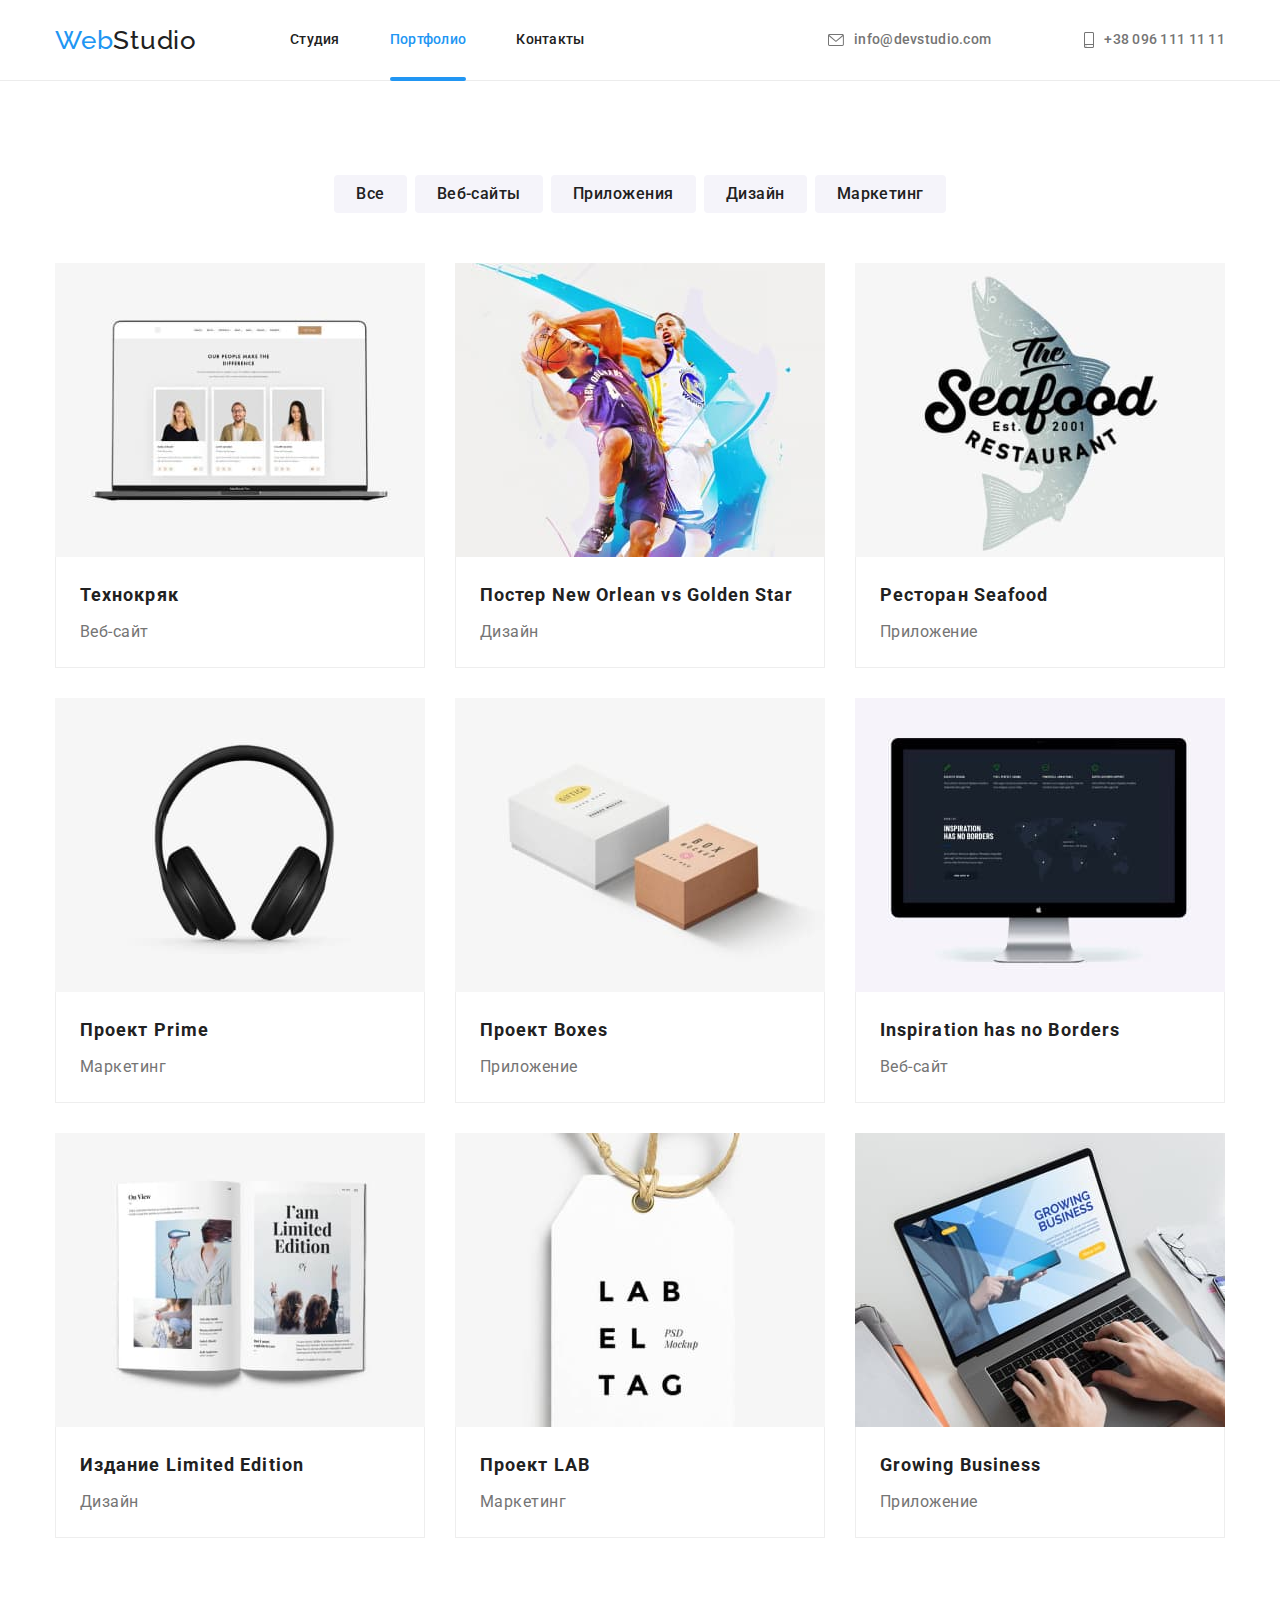
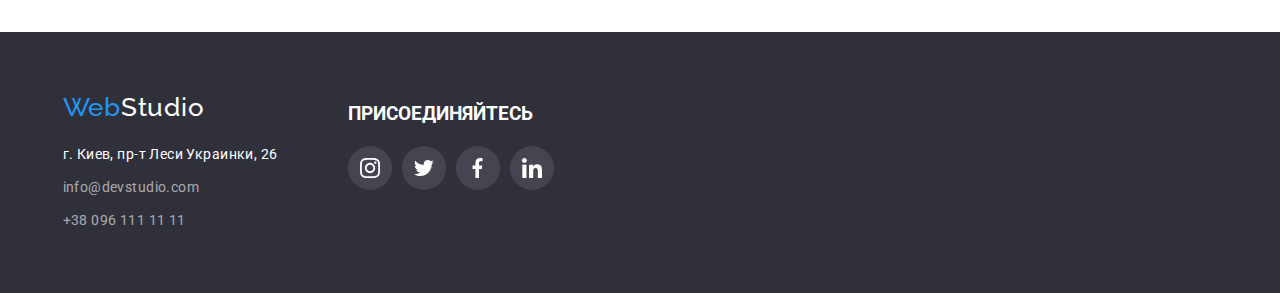
==== portfolio.html @ 97156874 "project creation" ====
<!DOCTYPE html>
<html lang="en">
	<head>
		<meta charset="UTF-8" />
		<meta http-equiv="X-UA-Compatible" content="IE=edge" />
		<meta name="viewport" content="width=device-width, initial-scale=1.0" />

		<link rel="preconnect" href="https://fonts.googleapis.com" />
		<link rel="preconnect" href="https://fonts.gstatic.com" crossorigin />

		<link
			rel="stylesheet"
			href="https://cdnjs.cloudflare.com/ajax/libs/modern-normalize/1.1.0/modern-normalize.min.css"
		/>

		<link
			href="https://fonts.googleapis.com/css2?family=Raleway:wght@700&family=Roboto:wght@400;500;700;900&display=swap"
			rel="stylesheet"
		/>

		<link rel="stylesheet" href="./css/styles.css" />
		<title>Document</title>
	</head>
	<body class="body-frame">
		<!-- Site header -->
		<header class="header">
			<div class="container main-nav">
				<nav class="nav-header">
					<a href="./index.html" lang="en" class="web-studio">
						<span class="web">Web<span class="studio">Studio</span> </span>
					</a>
					<ul class="site-nav list">
						<li class="item">
							<a href="./index.html" class="link"> Студия</a>
						</li>
						<li class="item">
							<a href="./portfolio.html" class="link current">Портфолио</a>
						</li>
						<li class="item">
							<a href="./index.html" class="link">Контакты</a>
						</li>
					</ul>
				</nav>
				<ul class="contact-nav list">
					<li class="item">
						<a href="mailto:info@devstudio.com" class="mail">
							<svg class="icon-footer" width="16" height="12">
								<use href="./images/icons.svg#icon-envelope"></use>
							</svg>
							info@devstudio.com</a
						>
					</li>
					<li class="item">
						<a href="tel:+380961111111" class="phone">
							<svg class="icon-footer" width="10" height="16">
								<use href="./images/icons.svg#icon-smartphone"></use>
							</svg>
							+38 096 111 11 11</a
						>
					</li>
				</ul>
			</div>
		</header>
		<!-- Main content -->
		<main>
			<section class="section portfolio">
				<h1 hidden>Портфолио</h1>
				<!-- Buttons -->
				<div class="container">
					<ul class="filter list">
						<li class="item">
							<button type="button" class="button-background-port">Все</button>
						</li>
						<li class="item">
							<button type="button" class="button-background-port">
								Веб-сайты
							</button>
						</li>
						<li class="item">
							<button type="button" class="button-background-port">
								Приложения
							</button>
						</li>
						<li class="item">
							<button type="button" class="button-background-port">
								Дизайн
							</button>
						</li>
						<li class="item">
							<button type="button" class="button-background-port">
								Маркетинг
							</button>
						</li>
					</ul>

					<!-- Images -->
					<ul class="filter-cards list">
						<li class="item">
							<a href="" class="item-link">
								<div class="item-pic">
									<img
										src="./images/portfolio/img_1.jpg"
										alt="Ноутбук со страницей сайта"
										width="370"
										height="294"
									/>
									<div class="item-pic-descr">
										<p>
											Ресурс предлагает комплексные предложения с разным уровнем
											функционала и сервисов. Все это позволит посетителю
											получить исчерпывающие сведения о компании или частном
											лице.
										</p>
									</div>
								</div>
								<div class="item-bottom-port">
									<h2 class="paragraph-name">Технокряк</h2>
									<p class="paragraph">Веб-сайт</p>
								</div>
							</a>
						</li>
						<li class="item">
							<a href="" class="item-link">
								<div class="item-pic">
									<img
										src="./images/portfolio/img_2.jpg"
										alt="Два баскетболиста с мячом"
										width="370"
										height="294"
									/>
									<div class="item-pic-descr">
										<p>
											Ресурс предлагает комплексные предложения с разным уровнем
											функционала и сервисов. Все это позволит посетителю
											получить исчерпывающие сведения о компании или частном
											лице.
										</p>
									</div>
								</div>
								<div class="item-bottom-port">
									<h2 class="paragraph-name">
										Постер New Orlean vs Golden Star
									</h2>
									<p class="paragraph">Дизайн</p>
								</div>
							</a>
						</li>
						<li class="item">
							<a href="" class="item-link">
								<div class="item-pic">
									<img
										src="./images/portfolio/img_3.jpg"
										alt="Логотип ресторана морской еды"
										width="370"
										height="294"
									/>
									<div class="item-pic-descr">
										<p>
											Ресурс предлагает комплексные предложения с разным уровнем
											функционала и сервисов. Все это позволит посетителю
											получить исчерпывающие сведения о компании или частном
											лице.
										</p>
									</div>
								</div>
								<div class="item-bottom-port">
									<h2 class="paragraph-name">Ресторан Seafood</h2>
									<p class="paragraph">Приложение</p>
								</div>
							</a>
						</li>
						<li class="item">
							<a href="" class="item-link">
								<div class="item-pic">
									<img
										src="./images/portfolio/img_4.jpg"
										alt="Наушники"
										width="370"
										height="294"
									/>
									<div class="item-pic-descr">
										<p>
											Ресурс предлагает комплексные предложения с разным уровнем
											функционала и сервисов. Все это позволит посетителю
											получить исчерпывающие сведения о компании или частном
											лице.
										</p>
									</div>
								</div>
								<div class="item-bottom-port">
									<h2 class="paragraph-name">Проект Prime</h2>
									<p class="paragraph">Маркетинг</p>
								</div>
							</a>
						</li>
						<li class="item">
							<a href="" class="item-link">
								<div class="item-pic">
									<img
										src="./images/portfolio/img_5.jpg"
										alt="Фото двух коробок"
										width="370"
										height="294"
									/>
									<div class="item-pic-descr">
										<p>
											Ресурс предлагает комплексные предложения с разным уровнем
											функционала и сервисов. Все это позволит посетителю
											получить исчерпывающие сведения о компании или частном
											лице.
										</p>
									</div>
								</div>
								<div class="item-bottom-port">
									<h2 class="paragraph-name">Проект Boxes</h2>
									<p class="paragraph">Приложение</p>
								</div>
							</a>
						</li>
						<li class="item">
							<a href="" class="item-link">
								<div class="item-pic">
									<img
										src="./images/portfolio/img_6.jpg"
										alt="Монитор с веб-страницей"
										width="370"
										height="294"
									/>
									<div class="item-pic-descr">
										<p>
											Ресурс предлагает комплексные предложения с разным уровнем
											функционала и сервисов. Все это позволит посетителю
											получить исчерпывающие сведения о компании или частном
											лице.
										</p>
									</div>
								</div>
								<div class="item-bottom-port">
									<h2 class="paragraph-name">Inspiration has no Borders</h2>
									<p class="paragraph">Веб-сайт</p>
								</div>
							</a>
						</li>
						<li class="item">
							<a href="" class="item-link">
								<div class="item-pic">
									<img
										src="./images/portfolio/img_7.jpg"
										alt="Разворот книги"
										width="370"
										height="294"
									/>
									<div class="item-pic-descr">
										<p>
											Ресурс предлагает комплексные предложения с разным уровнем
											функционала и сервисов. Все это позволит посетителю
											получить исчерпывающие сведения о компании или частном
											лице.
										</p>
									</div>
								</div>
								<div class="item-bottom-port">
									<h2 class="paragraph-name">Издание Limited Edition</h2>
									<p class="paragraph">Дизайн</p>
								</div>
							</a>
						</li>
						<li class="item">
							<a href="" class="item-link">
								<div class="item-pic">
									<img
										src="./images/portfolio/img_8.jpg"
										alt="Бирка с надписью"
										width="370"
										height="294"
									/>
									<div class="item-pic-descr">
										<p>
											Ресурс предлагает комплексные предложения с разным уровнем
											функционала и сервисов. Все это позволит посетителю
											получить исчерпывающие сведения о компании или частном
											лице.
										</p>
									</div>
								</div>
								<div class="item-bottom-port">
									<h2 class="paragraph-name">Проект LAB</h2>
									<p class="paragraph">Маркетинг</p>
								</div>
							</a>
						</li>
						<li class="item">
							<a href="" class="item-link">
								<div class="item-pic">
									<img
										src="./images/portfolio/img_9.jpg"
										alt="Руки печатают на ноутбуке"
										width="370"
										height="294"
									/>
									<div class="item-pic-descr">
										<p>
											Ресурс предлагает комплексные предложения с разным уровнем
											функционала и сервисов. Все это позволит посетителю
											получить исчерпывающие сведения о компании или частном
											лице.
										</p>
									</div>
								</div>
								<div class="item-bottom-port">
									<h2 class="paragraph-name">Growing Business</h2>
									<p class="paragraph">Приложение</p>
								</div>
							</a>
						</li>
					</ul>
				</div>
			</section>
		</main>
		<!-- Footer, address -->
		<footer class="footer">
			<div class="container positioning">
				<div class="footer-left-info">
					<a href="./index.html" lang="en" class="web-studio">
						<span class="web">Web</span><span class="studio-bl">Studio</span>
					</a>
					<address class="address">
						<ul class="footer-main list">
							<li class="address-city">г. Киев, пр-т Леси Украинки, 26</li>
							<li class="address-city">
								<a href="mailto:info@devstudio.com" class="contact-data"
									>info@devstudio.com
								</a>
							</li>
							<li class="address-city">
								<a href="tel:+380961111111" class="contact-data tel"
									>+38 096 111 11 11
								</a>
							</li>
						</ul>
					</address>
				</div>
				<div class="footer-center-info">
					<h3 class="footer-invitation">Присоединяйтесь</h3>
					<ul class="icon-list">
						<li class="icon-general">
							<a
								class="social-link"
								href=""
								target="_blank"
								rel="nofollow noreferrer noopener"
							>
								<svg class="icon-icon" width="20" height="20">
									<use href="./images/icons.svg#icon-instagram"></use>
								</svg>
							</a>
						</li>
						<li class="icon-general">
							<a
								class="social-link"
								href=""
								target="_blank"
								rel="nofollow noreferrer noopener"
							>
								<svg class="icon-icon" width="20" height="16.25">
									<use href="./images/icons.svg#icon-twitter"></use>
								</svg>
							</a>
						</li>
						<li class="icon-general">
							<a
								class="social-link"
								href=""
								target="_blank"
								rel="nofollow noreferrer noopener"
							>
								<svg class="icon-icon" width="10" height="20">
									<use href="./images/icons.svg#icon-facebook"></use>
								</svg>
							</a>
						</li>
						<li class="icon-general">
							<a
								class="social-link"
								href=""
								target="_blank"
								rel="nofollow noreferrer noopener"
							>
								<svg class="icon-icon" width="20" height="20">
									<use href="./images/icons.svg#icon-linkedin"></use>
								</svg>
							</a>
						</li>
					</ul>
				</div>
			</div>
		</footer>
	</body>
</html>
---- css/styles.css ----
/* html box */
html {
	box-sizing: border-box;
}
*,
*::before,
*::after {
	box-sizing: inherit;
}

/* header */

:root {
	--main-text-color: #212121;
	--additional-text-color: #757575;
	--accent-color: #2196f3;
	--accent-color-two: #ffffff;
	--main-font: "Roboto", sans-serif;
	--main-font-weight: 900;
	--additional-font-weight: 400;
	--font-weight-employee-name: 500;
	--font-weight-advantages: 700;
	--additional-font: "Raleway", sans-serif;
	--font-style: "Normal";
	--accent-backgroung: #2f303a;
	--accent-button-backgroung: #f5f4fa;
	--studio-style-color: rgba(255, 255, 255, 0.6);
	--button-background-color-hover: #188ce8;
	--cards-gap: 30px;
}

/* images */

img {
	display: block;
	max-width: 100%;
}

/* header container */

.container {
	margin-top: 0;
	margin-bottom: 0;
	margin-left: auto;
	margin-right: auto;
	padding-left: 15px;
	padding-right: 15px;
	/* outline: 1px solid tomato; */

	width: 1200px;
}

.main-nav {
	display: flex;
}

.web-studio {
	margin-left: 0;
	margin-right: 0;
}

.nav-header {
	display: flex;
	align-items: center;
}

.site-nav {
	display: flex;
	padding-left: 0;
	margin-left: 93px;
}

.site-nav .link {
	padding-top: 32px;
	padding-bottom: 32px;
}

.site-nav .item + .item {
	margin-left: 50px;
}

.contact-nav {
	display: flex;
	margin-left: auto;
	padding-left: 0;
}

.contact-nav .item:nth-child(2) {
	margin-right: 0;
	margin-left: 93px;
}

.contact-nav > .item {
	padding-top: 32px;
	padding-bottom: 32px;
	display: inline-flex;
	align-items: center;
}

.site-nav {
	margin-top: 0;
	margin-bottom: 0;
}

.contact-nav {
	margin-top: 0;
	margin-bottom: 0px;
}

/* header */
.header {
	background-color: var(--accent-color-two);
	border-bottom: 1px solid #ececec;
}

/* main container */

.decisions {
	text-align: center;
}

body {
	background-color: var(--accent-color-two);
	color: var(--main-text-color);
	font-family: var(--main-font);
	text-decoration: none;
}

.list {
	list-style: none;
	margin-bottom: 0;
	margin-top: 0;
}

.site-nav .link,
.web,
.studio,
.web-studio {
	display: inline-block;
	margin-bottom: 0;

	list-style: none;
	color: var(--main-text-color);
	text-decoration: none;
	font-weight: var(--font-weight-employee-name);
}

.site-nav .link {
	position: relative;
}

.web {
	color: var(--accent-color);
	font-family: var(--additional-font);
}

.studio-bl {
	color: var(--accent-color-two);
	font-family: var(--additional-font);
}

.web,
.studio-bl {
	font-size: 26px;
	line-height: 1.19;
	letter-spacing: 0.03em;
}

.site-nav .link:hover,
.site-nav .link:focus,
.mail:hover,
.mail:focus,
.phone:hover,
.phone:focus {
	color: var(--accent-color);
}

.site-nav .link.current {
	color: var(--accent-color);
}

.current::after {
	content: "";
	position: absolute;
	display: block;
	bottom: -1px;
	width: 100%;
	height: 4px;

	background-color: #2196f3;
	border-radius: 2px;
}

.site-nav .link,
.site-nav .link:hover,
.site-nav .link:focus {
	font-size: 14px;
	line-height: 1.14;
	letter-spacing: 0.02em;
}

.mail,
.phone {
	color: var(--additional-text-color);
	font-weight: var(--font-weight-employee-name);
	font-size: 14px;
	line-height: 1.14;
	letter-spacing: 0.02em;

	align-items: center;
	display: flex;
}

.icon-footer {
	margin-right: 10px;
	fill: currentColor;
}

/* hero */
/* section one */

.section {
	padding-top: 94px;
	padding-bottom: 94px;
}

.predecisions {
	margin-left: auto;
	margin-right: auto;
	background-color: var(--accent-backgroung);

	background-image: linear-gradient(
			to right,
			rgba(47, 48, 58, 0.4),
			rgba(47, 48, 58, 0.4)
		),
		url("../images/command.jpg");

	background-repeat: no-repeat;
	background-position: center;
	padding-top: 200px;
	padding-bottom: 200px;
	background-size: cover;

	max-width: 1600px;
}

.main-section {
	color: var(--accent-color-two);
	font-weight: var(--main-font-weight);
	font-size: 44px;
	line-height: 1.36;
	letter-spacing: 0.06em;
	text-transform: uppercase;

	display: block;
	width: 696px;
	margin-top: 0;
	margin-bottom: 30px;
	margin-left: auto;
	margin-right: auto;

	text-align: center;
}

/* advantages container */

.advantages-list {
	display: flex;
	flex-wrap: wrap;
	margin-left: calc(-1 * var(--cards-gap));
	margin-top: calc(-1 * var(--cards-gap));
	padding-left: 0;
}

.advantages-list .item {
	margin-right: 0;
	margin-left: var(--cards-gap);
	margin-top: var(--cards-gap);
	margin-bottom: 0;
	padding: 0;

	flex-basis: calc(100% / 4 - var(--cards-gap));
}

.advantages-list .item:last-child {
	margin-right: 0;
}

/* what we do */

.what-we-do {
	padding-top: 0;
}

.activities-thumb {
	margin-left: auto;
	margin-right: auto;
}

.activities {
	display: flex;
	flex-wrap: wrap;
	margin: 0;
	margin-top: calc(-1 * var(--cards-gap));
	margin-left: calc(-1 * var(--cards-gap));
	padding: 0;

	list-style: none;
}

.activities .item {
	margin: 0;
	margin-left: var(--cards-gap);
	margin-top: var(--cards-gap);

	padding: 0;

	flex-basis: calc(100% / 3 - 30px);
}

.item-thumb {
	position: relative;
	bottom: 0;
}

.item-description {
	display: flex;
	position: absolute;
	bottom: 0;
	width: 100%;
	height: 70px;

	align-items: center;
	justify-content: center;

	margin: 0;

	color: var(--accent-color-two);
	text-transform: uppercase;
	font-weight: var(--font-weight-advantages);
	font-size: 14px;
	line-height: 1.14;
	letter-spacing: 0.03em;
	background-color: rgba(47, 48, 58, 0.8);
}

/* our team */

.card-bottom {
	padding-top: 30px;
	padding-bottom: 30px;
	justify-content: center;
}

.employee-name,
.paragraph-employee {
	color: var(--main-text-color);
	font-weight: var(--font-weight-employee-name);
	font-size: 16px;
	line-height: 1.19;
	letter-spacing: 0.03em;

	margin-top: 0;
	margin-bottom: 10px;

	text-align: center;
}
.paragraph-employee {
	color: var(--additional-text-color);
	font-weight: var(--additional-font-weight);
	margin-bottom: 16px;
}

.employee-card .item {
	margin-left: var(--cards-gap);
	margin-top: var(--cards-gap);
	border-color: var(--main-text-color);
	box-shadow: 0px 1px 3px rgba(0, 0, 0, 0.12), 0px 1px 1px rgba(0, 0, 0, 0.14),
		0px 2px 1px rgba(0, 0, 0, 0.2);
	border-radius: 0px 0px 4px 4px;

	flex-basis: calc(100% / 3 - 30px);
	background-color: var(--accent-color-two);
}

.employee-card {
	display: flex;
	margin-top: calc(-1 * var(--cards-gap));
	margin-left: calc(-1 * var(--cards-gap));
	padding-left: 0;
}

.icon-list {
	list-style: none;
	display: flex;
	padding: 0;
	margin: 0;
	justify-content: center;
}

.icon-general:last-child {
	margin-right: 0;
}

.social-link {
	display: flex;
	align-items: center;
	justify-content: center;
	width: 44px;
	height: 44px;
	color: #afb1b8;
	background-color: transparent;
	/* margin-right: 10px; */
	border-radius: 50%;
}

.social-link:hover {
	background-color: var(--accent-color);
	color: var(--accent-color-two);
}

.icon-icon {
	width: 20px;
	height: 20px;
	fill: currentColor;
}

/*  Our clients */

.clients-list {
	list-style: none;
	display: flex;
	flex-wrap: wrap;

	padding: 0;
	margin: 0;

	gap: 30px;
	columns: 6;
}

.clients-general {
	flex-basis: calc((100% - 30px * 5) / 6);
}

.clients-item {
	height: 92px;
	border: 1px solid #afb1b8;
	border-radius: 4px;
	display: flex;
	align-items: center;
	justify-content: center;
	color: #afb1b8;
}

.clients-item:hover {
	color: #2196f3;
	border: 1px solid #2196f3;
}

.clients-icon {
	/* width: 106px;
	height: 60px; */
	fill: currentColor;
}

/* footer main-page */

.footer {
	background-color: var(--accent-backgroung);
	font-style: var(--font-style);
	padding-top: 60px;
	padding-bottom: 60px;
	padding-left: 15px;
	margin: 0;
}

.footer a.web-studio {
	margin-right: 0;
	margin-bottom: 20px;
	display: inline-block;
}

.footer-main {
	padding-left: 0;
}

.footer-left-info {
	margin-right: 70px;
}

.footer-center-info {
	padding-top: 12px;
	padding-bottom: 40px;
}

.footer-center-info > .icon-list > .icon-general > .social-link {
	color: var(--accent-color-two);
	background-color: rgba(255, 255, 255, 0.1);
}

.footer-center-info > .icon-list > .icon-general > .social-link:hover {
	background-color: #2196f3;
}

.icon-general {
	margin-right: 10px;
}

.footer-invitation {
	text-transform: uppercase;
	color: var(--accent-color-two);
	margin-top: 0;
	margin-bottom: 20px;
}

.positioning {
	display: flex;
}

/* portfolio */

.filter {
	margin-bottom: 50px;
	padding-left: 0;
	display: flex;
	justify-content: center;
}

.filter button {
	padding-top: 6px;
	padding-left: 22px;
	padding-bottom: 6px;
	padding-right: 22px;
}

.filter .item + .item {
	margin-left: 8px;
}

.filter-cards {
	margin: 0;
	padding-left: 0;

	margin-top: calc(-1 * var(--cards-gap));
	margin-left: calc(-1 * var(--cards-gap));

	display: flex;
	flex-wrap: wrap;
}

.filter-cards .item {
	flex-basis: calc(100% / 3 - 30px);
	margin-left: var(--cards-gap);
	margin-top: var(--cards-gap);
}

/* overlay filter-cards */

.item-pic {
	position: relative;
	overflow: hidden;
}

.item-link:hover .item-pic-descr {
	transform: translateY(-100%);
	transition: transform 250ms cubic-bezier(0.4, 0, 0.2, 1);
}

.item-pic-descr {
	content: "";
	position: absolute;
	display: flex;
	align-items: center;
	justify-content: center;

	padding-left: 24px;
	padding-right: 24px;
	margin: 0;

	width: 100%;
	height: 100%;
	background: rgba(33, 150, 243, 0.9);
	transform: translateY (0);
	transition: transform 250ms cubic-bezier(0.4, 0, 0.2, 1);

	font-size: 18px;
	line-height: 1.56;
	letter-spacing: 0.03em;

	color: #ffffff;

	overflow: hidden;
}

.item-pic-descr p {
	margin: 0;
}

.item-link {
	width: 100%;
	height: 100%;
	display: block;
}

.item-link:hover {
	box-shadow: 0px 1px 1px rgba(0, 0, 0, 0.12), 0px 4px 4px rgba(0, 0, 0, 0.06),
		1px 4px 6px rgba(0, 0, 0, 0.16);
}

.button-background {
	color: var(--accent-color-two);
	background-color: var(--accent-color);
	font-family: var(--main-font);
	font-weight: var(--font-weight-advantages);
	font-size: 16px;
	line-height: 1.88;
	letter-spacing: 0.06em;

	border: 0;
	border-radius: 4px;
	padding: 10px 32px;

	display: inline-block;
}

.button-background:hover,
.button-background:focus {
	color: var(--accent-color-two);
	background-color: var(--button-background-color-hover);
}

.button-background-port {
	color: var(--main-text-color);
	background-color: var(--accent-button-backgroung);
	font-family: var(--main-font);
	font-weight: var(--font-weight-employee-name);
	font-size: 16px;
	line-height: 1.63;
	letter-spacing: 0.03em;

	border-radius: 4px;
	border: transparent;
}

.button-background-port:hover,
.button-background-port:focus {
	color: var(--accent-color-two);
	background-color: var(--accent-color);
	font-family: var(--main-font);
	font-size: 16px;
	line-height: 1.63;
	letter-spacing: 0.03em;

	box-shadow: 0px 3px 1px rgba(0, 0, 0, 0.1), 0px 1px 2px rgba(0, 0, 0, 0.08),
		0px 2px 2px rgba(0, 0, 0, 0.12);
}

button {
	cursor: pointer;
}

/* advantages */

.advantages-title {
	font-weight: var(--font-weight-advantages);
	font-size: 14px;
	line-height: 1.14;
	letter-spacing: 0.03em;
	text-transform: uppercase;

	margin-top: 0;
	margin-bottom: 10px;
}

.icon-item {
	display: flex;
	height: 120px;

	margin-bottom: 30px;

	background-color: var(--accent-button-backgroung);
	border-radius: 4px;
	justify-content: center;
	align-items: center;
}

.item-bottom-port {
	padding: 20px 24px;
	border: 1px solid #eeeeee;
	border-top: none;
}

.paragraph {
	color: var(--additional-text-color);
	font-weight: var(--additional-font-weight);
	font-size: 14px;
	line-height: 1.71;
	letter-spacing: 0.03em;

	margin-top: 0;
	margin-right: auto;
	margin-bottom: 0;
}
.section-title {
	font-size: 36px;
	line-height: 1.17;
	letter-spacing: 0.03em;

	margin-top: 0;
	margin-bottom: 50px;

	text-align: center;
}

.paragraph-name {
	color: var(--main-text-color);
	font-weight: var(--font-weight-advantages);
	font-size: 18px;
	line-height: 2;
	letter-spacing: 0.06em;
	margin-top: 0;
	margin-bottom: 4px;
}

.portfolio .paragraph {
	font-weight: var(--additional-font-weight);
	font-size: 16px;
	line-height: 1.88;
	letter-spacing: 0.03em;
}
.teams {
	background-color: var(--accent-button-backgroung);
}

.address-city {
	color: var(--accent-color-two);
	font-size: 14px;
	line-height: 1.71;
	letter-spacing: 0.03em;

	margin-bottom: 9px;
}

.list .address-city:last-child {
	margin-bottom: 0;
}

.address {
	font-style: var(--font-style);
	font-size: 14px;
	line-height: 1.71;
	letter-spacing: 0.03em;
}

a:link {
	text-decoration: none;
	font-style: var(--font-style);
}
a:link:hover,
a:link:focus {
	color: var(--accent-color);
}
.contact-data {
	color: var(--studio-style-color);
	font: var(--main-font);
	font-style: var(--font-style);

	display: inline-block;
}

/* modal window */

.backdrop {
	position: fixed;
	opacity: 1;
	transition: opacity 250ms cubic-bezier(0.4, 0, 0.2, 1);

	top: 0;
	left: 0;
	width: 100%;
	height: 100%;
	background-color: rgba(0, 0, 0, 0.2);
}

.backdrop.is-hidden {
	opacity: 0;
	pointer-events: none;
	transition: opacity 250ms cubic-bezier(0.4, 0, 0.2, 1);
}

.modal {
	position: absolute;

	left: 50%;
	top: 50%;
	transform: translate(-50%, -50%);

	width: 528px;
	height: 581px;

	background: var(--accent-color-two);
	box-shadow: 0px 1px 3px rgba(0, 0, 0, 0.12), 0px 1px 1px rgba(0, 0, 0, 0.14),
		0px 2px 1px rgba(0, 0, 0, 0.2);
	border-radius: 4px;
}

.close-wrap {
	position: absolute;
	top: 8px;
	right: 8px;
	width: 30px;
	height: 30px;

	background-image: url(../images/close.svg);
	background-repeat: no-repeat;
	background-position: center;

	background-color: var(--accent-color-two);
	border: 1px solid rgba(0, 0, 0, 0.1);
	border-radius: 50%;
}

.close-wrap:hover {
	cursor: pointer;
	box-shadow: 0px 0px 5px 1px rgb(0 0 0 / 20%);
}
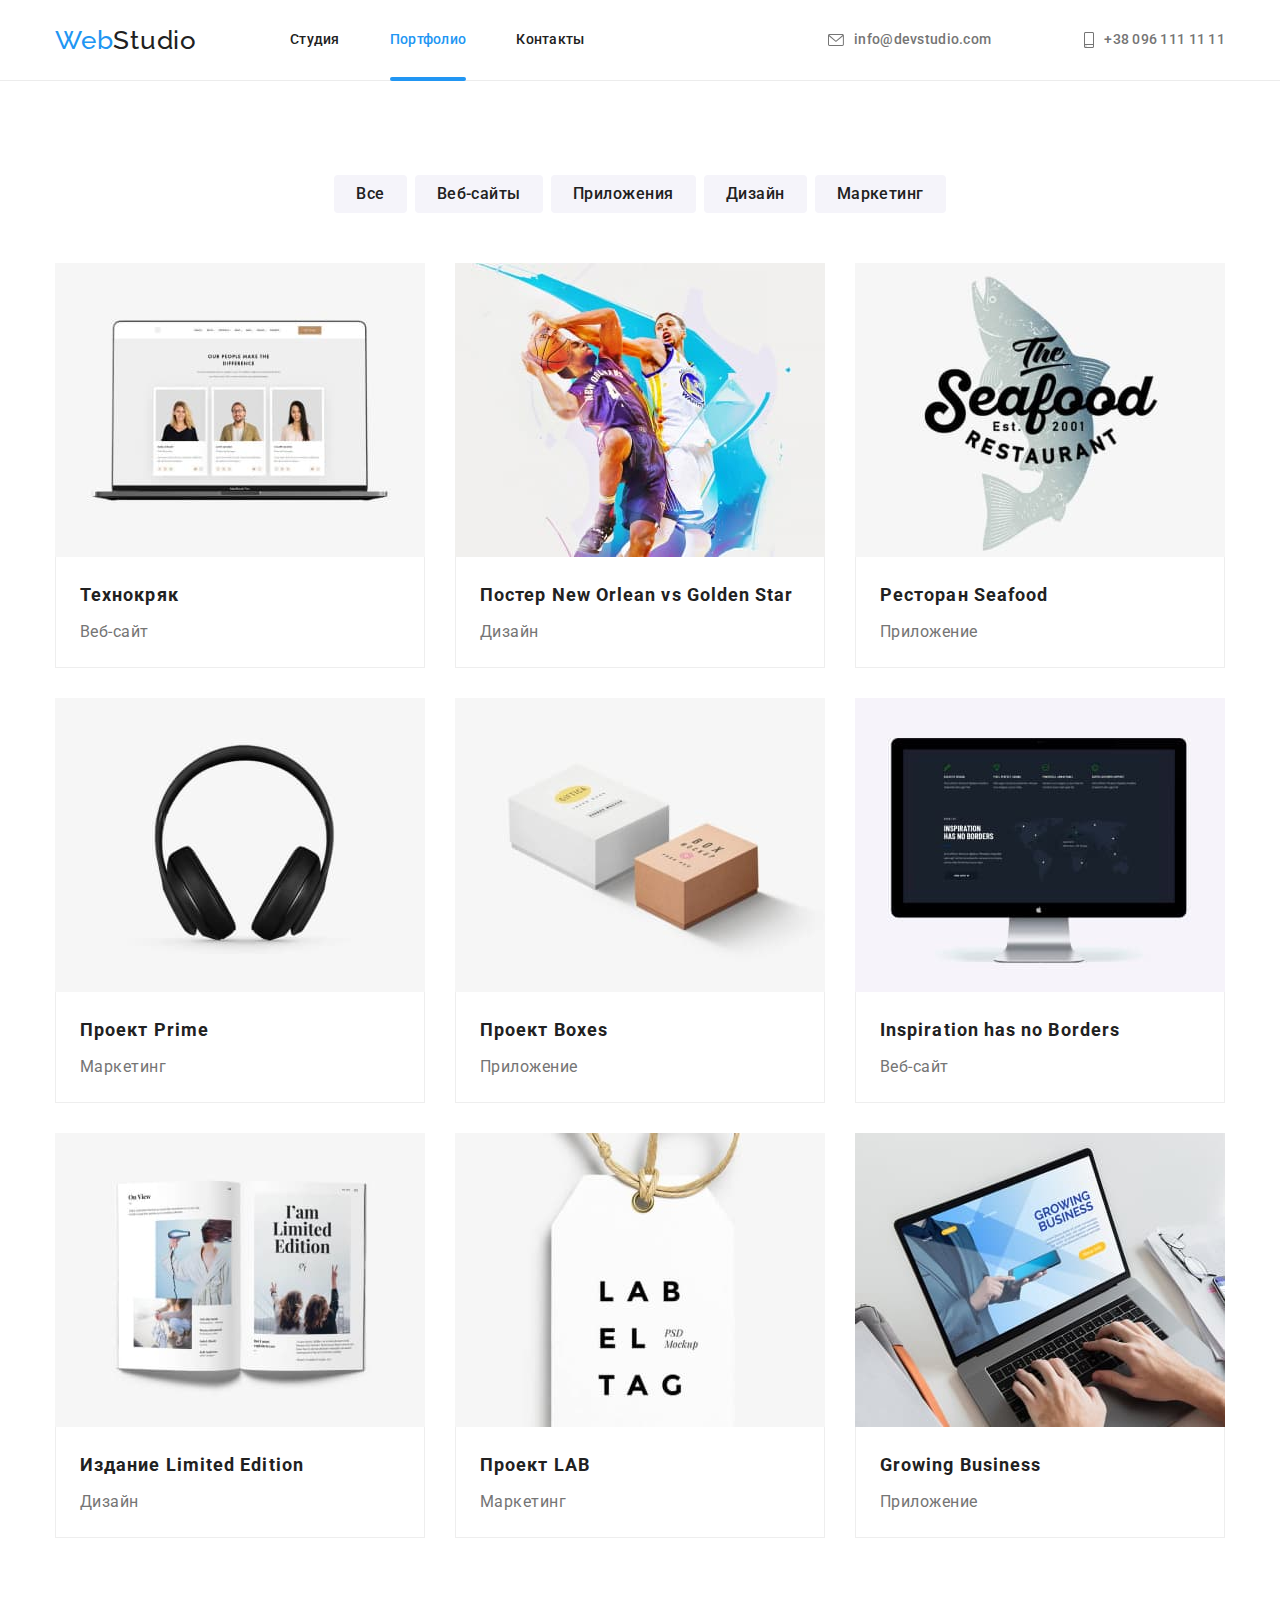
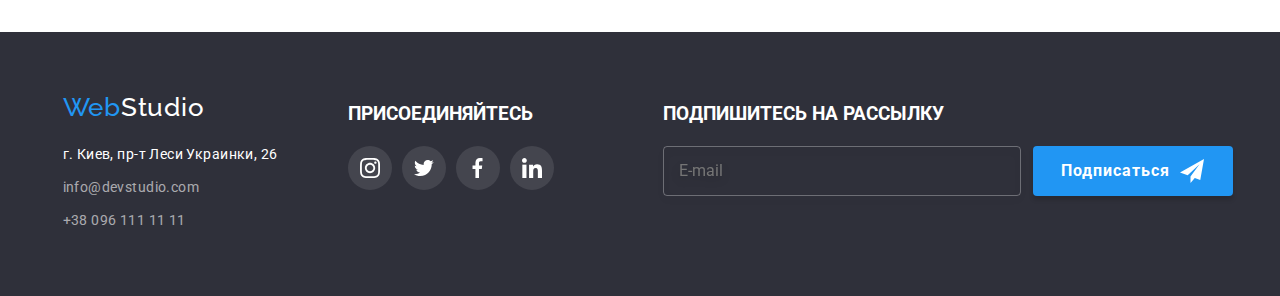
==== commit 1c077ee4: "Update portfolio.html" ====
--- a/portfolio.html
+++ b/portfolio.html
@@ -393,6 +393,26 @@
 						</li>
 					</ul>
 				</div>
+
+				<!-- Subscription button footer -->
+
+				<div class="footer-subscription">
+					<form class="footer-form">
+						<h3 class="footer-invitation">Подпишитесь на рассылку</h3>
+						<div class="subscription-form">
+							<input type="email" name="" placeholder="E-mail" />
+
+							<button type="submit" class="submit-btn">
+								Подписаться
+								<div class="button-styles-icon">
+									<svg width="24" height="24">
+										<use href="./images/icons.svg#icon-send"></use>
+									</svg>
+								</div>
+							</button>
+						</div>
+					</form>
+				</div>
 			</div>
 		</footer>
 	</body>
--- a/css/styles.css
+++ b/css/styles.css
@@ -173,6 +173,7 @@
 .phone:hover,
 .phone:focus {
 	color: var(--accent-color);
+	transition: color 250ms cubic-bezier(0.4, 0, 0.2, 1);
 }
 
 .site-nav .link.current {
@@ -411,13 +412,14 @@
 	height: 44px;
 	color: #afb1b8;
 	background-color: transparent;
-	/* margin-right: 10px; */
 	border-radius: 50%;
 }
 
 .social-link:hover {
 	background-color: var(--accent-color);
 	color: var(--accent-color-two);
+	transition: background-color 250ms cubic-bezier(0.4, 0, 0.2, 1),
+		color 250ms cubic-bezier(0.4, 0, 0.2, 1);
 }
 
 .icon-icon {
@@ -457,11 +459,10 @@
 .clients-item:hover {
 	color: #2196f3;
 	border: 1px solid #2196f3;
+	transition: color 250ms cubic-bezier(0.4, 0, 0.2, 1);
 }
 
 .clients-icon {
-	/* width: 106px;
-	height: 60px; */
 	fill: currentColor;
 }
 
@@ -502,6 +503,7 @@
 
 .footer-center-info > .icon-list > .icon-general > .social-link:hover {
 	background-color: #2196f3;
+	transition: background-color 250ms cubic-bezier(0.4, 0, 0.2, 1);
 }
 
 .icon-general {
@@ -517,6 +519,71 @@
 
 .positioning {
 	display: flex;
+}
+
+.footer-subscription {
+	display: flex;
+	margin-left: auto;
+	align-items: center;
+	padding-top: 12px;
+	padding-bottom: 40px;
+}
+
+.footer-form {
+	display: flex;
+	flex-direction: column;
+}
+
+/* Subscription form footer */
+
+.subscription-form {
+	display: flex;
+}
+
+.subscription-form > input {
+	padding-left: 15px;
+	width: 358px;
+	height: 50px;
+
+	border: 1px solid rgba(255, 255, 255, 0.3);
+	filter: drop-shadow(0px 4px 4px rgba(0, 0, 0, 0.15));
+	border-radius: 4px;
+	background-color: transparent;
+
+	color: var(--accent-color-two);
+	outline: inherit;
+}
+
+.submit-btn {
+	display: flex;
+	align-items: center;
+	justify-content: center;
+	letter-spacing: 0.06em;
+
+	width: 200px;
+	height: 50px;
+
+	margin-left: 12px;
+	padding-top: 10px;
+	padding-bottom: 10px;
+	padding-left: 0;
+	padding-right: 0;
+
+	font-weight: 700;
+	font-size: 16px;
+	line-height: 1.88;
+
+	color: #ffffff;
+
+	background: #2196f3;
+	box-shadow: 0px 4px 4px rgba(0, 0, 0, 0.15);
+	border-radius: 4px;
+	border: none;
+}
+
+.button-styles-icon {
+	display: flex;
+	margin-left: 10px;
 }
 
 /* portfolio */
@@ -607,6 +674,7 @@
 .item-link:hover {
 	box-shadow: 0px 1px 1px rgba(0, 0, 0, 0.12), 0px 4px 4px rgba(0, 0, 0, 0.06),
 		1px 4px 6px rgba(0, 0, 0, 0.16);
+	transition: box-shadow 250ms cubic-bezier(0.4, 0, 0.2, 1);
 }
 
 .button-background {
@@ -629,6 +697,8 @@
 .button-background:focus {
 	color: var(--accent-color-two);
 	background-color: var(--button-background-color-hover);
+	transition: background-color 250ms cubic-bezier(0.4, 0, 0.2, 1),
+		color 250ms cubic-bezier(0.4, 0, 0.2, 1);
 }
 
 .button-background-port {
@@ -655,6 +725,10 @@
 
 	box-shadow: 0px 3px 1px rgba(0, 0, 0, 0.1), 0px 1px 2px rgba(0, 0, 0, 0.08),
 		0px 2px 2px rgba(0, 0, 0, 0.12);
+
+	transition: background-color 250ms cubic-bezier(0.4, 0, 0.2, 1),
+		color 250ms cubic-bezier(0.4, 0, 0.2, 1),
+		box-shadow 250ms cubic-bezier(0.4, 0, 0.2, 1);
 }
 
 button {
@@ -761,6 +835,7 @@
 a:link:hover,
 a:link:focus {
 	color: var(--accent-color);
+	transition: color 250ms cubic-bezier(0.4, 0, 0.2, 1);
 }
 .contact-data {
 	color: var(--studio-style-color);
@@ -822,7 +897,176 @@
 	border-radius: 50%;
 }
 
-.close-wrap:hover {
+.close-wrap:hover,
+.close-wrap:focus {
 	cursor: pointer;
 	box-shadow: 0px 0px 5px 1px rgb(0 0 0 / 20%);
-}
+	background-image: url(../images/close-blue.svg);
+	transition: box-shadow 250ms cubic-bezier(0.4, 0, 0.2, 1);
+}
+
+/* Modal forms */
+
+.modal {
+	padding: 40px;
+	width: 528px;
+}
+
+.modal-header {
+	margin-top: 0;
+	margin-bottom: 12px;
+	letter-spacing: 0.03em;
+	font-size: 20px;
+	line-height: 0.87;
+	text-align: center;
+}
+
+.modal-form {
+	margin-left: auto;
+	margin-right: auto;
+}
+
+.modal-form-item {
+	position: relative;
+	display: flex;
+	flex-direction: column;
+	margin-bottom: 10px;
+	/* outline: 1px solid tomato; */
+}
+
+.input-icon {
+	position: absolute;
+	left: 15px;
+	top: 55%;
+	fill: currentColor;
+	transform: opacity;
+}
+
+.modal-form-input:focus ~ .input-icon {
+	color: var(--accent-color);
+}
+
+.modal-form-input ~ .input-icon {
+	transition: color 250ms cubic-bezier(0.4, 0, 0.2, 1);
+}
+
+.modal-form-item:last-child {
+	flex-direction: row;
+}
+
+.modal-form-item input,
+.modal-form-item textarea {
+	border: 1px solid rgba(33, 33, 33, 0.2);
+	border-radius: 4px;
+	outline: inherit;
+}
+
+.modal-form-input:focus,
+.modal-form-item textarea:focus {
+	border: 1px solid var(--accent-color);
+	transition: border 250ms cubic-bezier(0.4, 0, 0.2, 1);
+}
+
+.modal-form-item input {
+	height: 40px;
+	padding-left: 40px;
+}
+
+.modal-form-item:nth-child(5) {
+	margin-bottom: 20px;
+}
+
+input[type="checkbox"] {
+	position: absolute;
+	visibility: hidden;
+	width: 100%;
+	display: flex;
+}
+
+.icon-checkbox {
+	width: 16px;
+	height: 15px;
+	background-color: transparent;
+	border: 2px solid black;
+	border-radius: 2px;
+	margin-right: 9px;
+}
+
+input[type="checkbox"]:checked + .icon-checkbox {
+	background-image: url(../images/icon-check.svg);
+	background-size: contain;
+	background-color: var(--accent-color);
+	/* background-origin: border-box; */
+	border: 2px solid var(--accent-color);
+	background-repeat: no-repeat;
+}
+
+textarea {
+	resize: none;
+	width: 100%;
+	border: 1px solid rgba(33, 33, 33, 0.2);
+	border-radius: 4px;
+	padding: 0;
+	height: 120px;
+
+	font-weight: 400;
+	font-size: 12px;
+	line-height: 14px;
+	letter-spacing: 0.01em;
+
+	padding: 12px 16px;
+
+	color: rgba(117, 117, 117, 0.5);
+}
+
+.modal-form-label {
+	font-weight: 400;
+	font-size: 12px;
+	line-height: 14px;
+
+	letter-spacing: 0.01em;
+
+	color: #757575;
+	margin-bottom: 4px;
+}
+
+.modal-form-label-check {
+	font-weight: 400;
+	font-size: 14px;
+	line-height: 24px;
+
+	letter-spacing: 0.03em;
+
+	color: #757575;
+	display: flex;
+	align-items: center;
+	margin-bottom: 30px;
+	justify-content: center;
+}
+
+.modal-form-label-check a {
+	text-decoration: underline;
+	color: #2196f3;
+	padding-left: 3px;
+}
+
+.modal-form > button[type="submit"] {
+	display: block;
+
+	width: 200px;
+	height: 50px;
+
+	background: #2196f3;
+	box-shadow: 0px 4px 4px rgba(0, 0, 0, 0.15);
+	border-radius: 4px;
+	border: none;
+
+	font-weight: 700;
+	font-size: 16px;
+	line-height: 1.88;
+
+	letter-spacing: 0.06em;
+	color: var(--accent-color-two);
+	margin-right: auto;
+	margin-left: auto;
+}
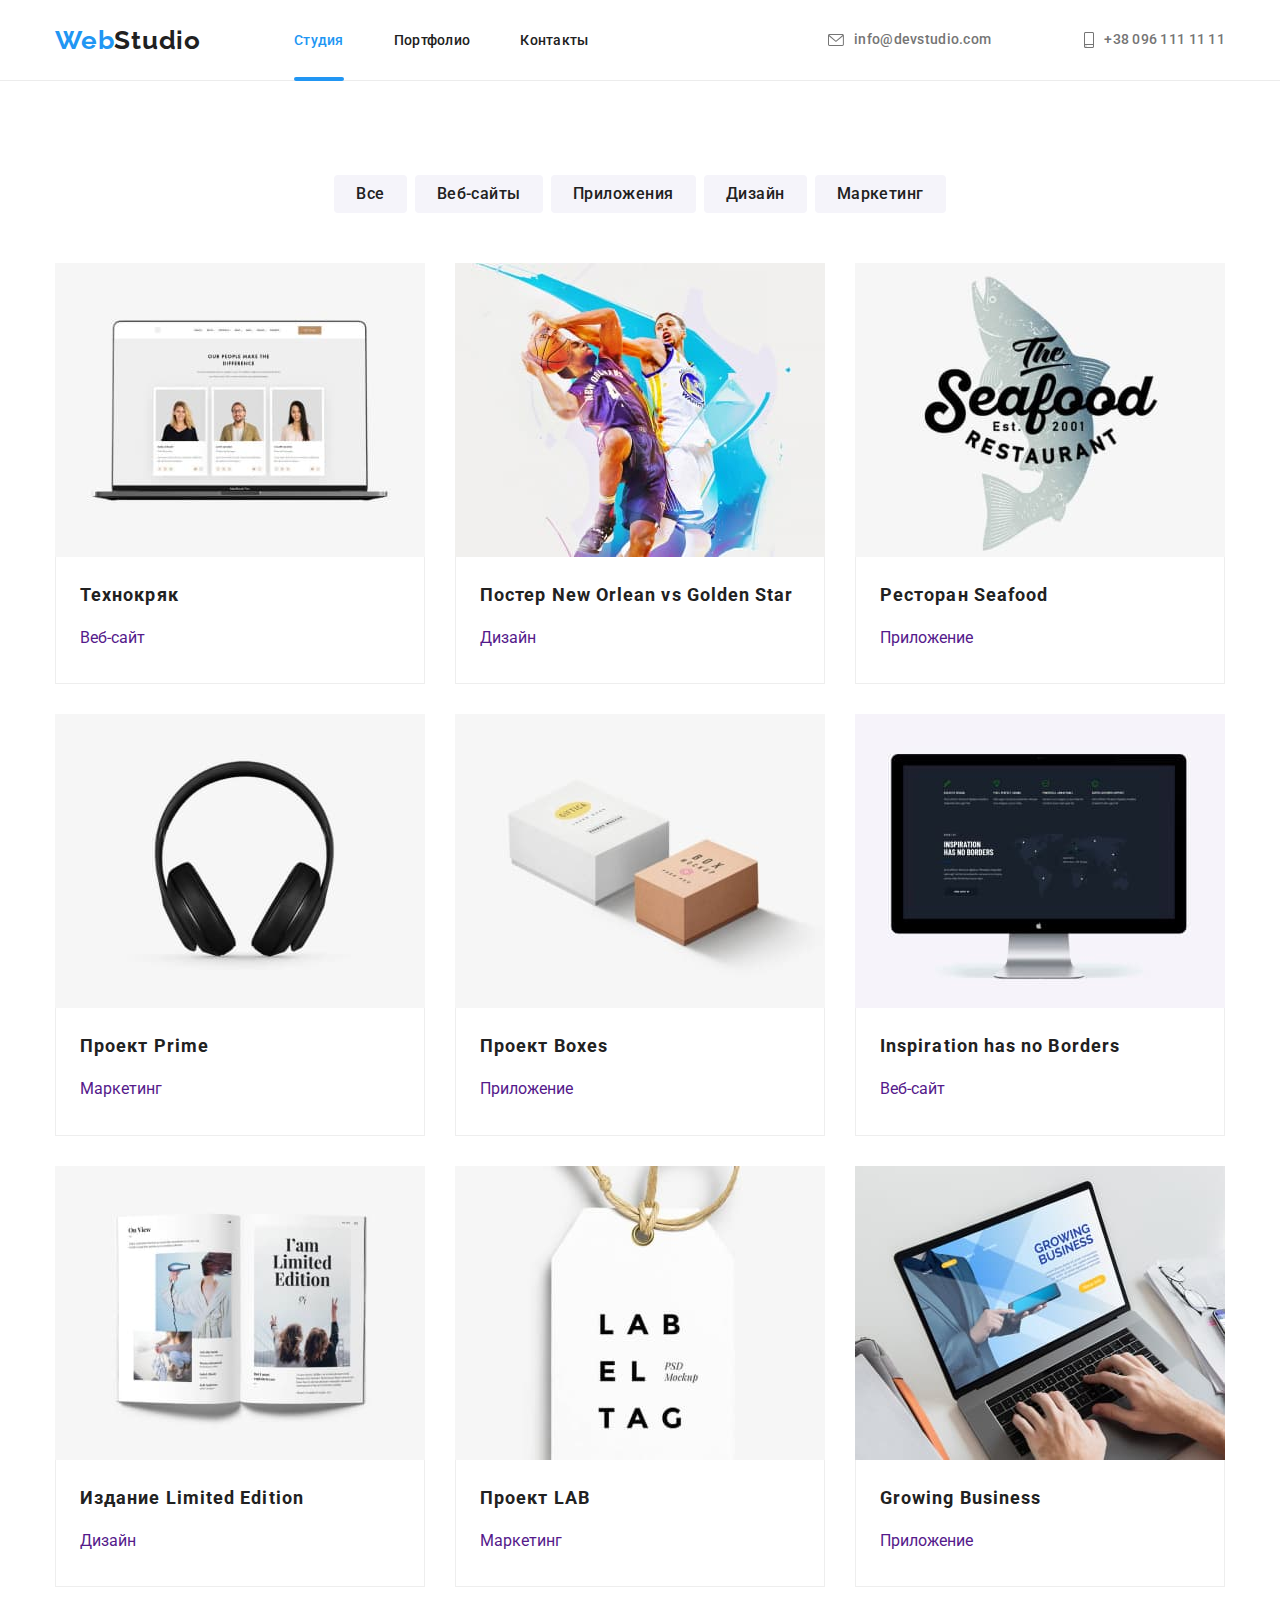
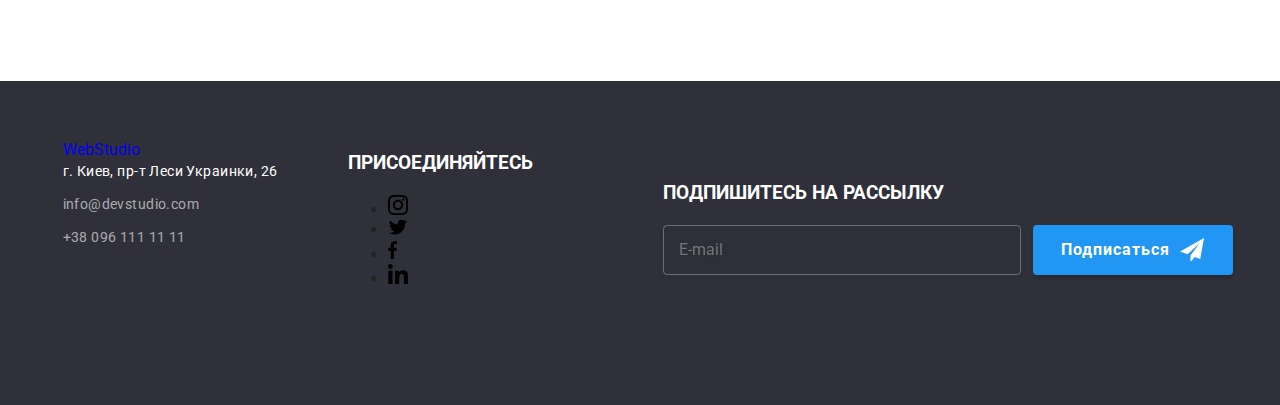
==== commit 80e7c64e: "updated" ====
--- a/portfolio.html
+++ b/portfolio.html
@@ -23,36 +23,38 @@
 	</head>
 	<body class="body-frame">
 		<!-- Site header -->
-		<header class="header">
-			<div class="container main-nav">
-				<nav class="nav-header">
-					<a href="./index.html" lang="en" class="web-studio">
-						<span class="web">Web<span class="studio">Studio</span> </span>
+		<header class="page-header">
+			<div class="container page-header__container">
+				<nav class="page-header__navigation">
+					<a href="./index.html" lang="en" class="logo">
+						Web<span class="logo__studio">Studio</span>
 					</a>
-					<ul class="site-nav list">
-						<li class="item">
-							<a href="./index.html" class="link"> Студия</a>
-						</li>
-						<li class="item">
-							<a href="./portfolio.html" class="link current">Портфолио</a>
-						</li>
-						<li class="item">
-							<a href="./index.html" class="link">Контакты</a>
+					<ul class="page-header__nav-buttons list">
+						<li class="page-header__item-button">
+							<a href="./index.html" class="page-header__link current">
+								Студия</a
+							>
+						</li>
+						<li class="page-header__item-button">
+							<a href="./portfolio.html" class="page-header__link">Портфолио</a>
+						</li>
+						<li class="page-header__item-button">
+							<a href="./index.html" class="page-header__link">Контакты</a>
 						</li>
 					</ul>
 				</nav>
-				<ul class="contact-nav list">
-					<li class="item">
-						<a href="mailto:info@devstudio.com" class="mail">
-							<svg class="icon-footer" width="16" height="12">
+				<ul class="page-header__contact-nav list">
+					<li class="page-header__contact-link">
+						<a href="mailto:info@devstudio.com" class="page-header__mail">
+							<svg class="page-header__icon" width="16" height="12">
 								<use href="./images/icons.svg#icon-envelope"></use>
 							</svg>
 							info@devstudio.com</a
 						>
 					</li>
-					<li class="item">
-						<a href="tel:+380961111111" class="phone">
-							<svg class="icon-footer" width="10" height="16">
+					<li class="page-header__contact-link">
+						<a href="tel:+380961111111" class="page-header__phone">
+							<svg class="page-header__icon" width="10" height="16">
 								<use href="./images/icons.svg#icon-smartphone"></use>
 							</svg>
 							+38 096 111 11 11</a
--- a/css/styles.css
+++ b/css/styles.css
@@ -8,7 +8,7 @@
 	box-sizing: inherit;
 }
 
-/* header */
+/* root */
 
 :root {
 	--main-text-color: #212121;
@@ -29,6 +29,15 @@
 	--cards-gap: 30px;
 }
 
+/* body */
+
+body {
+	background-color: var(--accent-color-two);
+	color: var(--main-text-color);
+	font-family: var(--main-font);
+	text-decoration: none;
+}
+
 /* images */
 
 img {
@@ -36,7 +45,7 @@
 	max-width: 100%;
 }
 
-/* header container */
+/* container */
 
 .container {
 	margin-top: 0;
@@ -45,85 +54,8 @@
 	margin-right: auto;
 	padding-left: 15px;
 	padding-right: 15px;
-	/* outline: 1px solid tomato; */
 
 	width: 1200px;
-}
-
-.main-nav {
-	display: flex;
-}
-
-.web-studio {
-	margin-left: 0;
-	margin-right: 0;
-}
-
-.nav-header {
-	display: flex;
-	align-items: center;
-}
-
-.site-nav {
-	display: flex;
-	padding-left: 0;
-	margin-left: 93px;
-}
-
-.site-nav .link {
-	padding-top: 32px;
-	padding-bottom: 32px;
-}
-
-.site-nav .item + .item {
-	margin-left: 50px;
-}
-
-.contact-nav {
-	display: flex;
-	margin-left: auto;
-	padding-left: 0;
-}
-
-.contact-nav .item:nth-child(2) {
-	margin-right: 0;
-	margin-left: 93px;
-}
-
-.contact-nav > .item {
-	padding-top: 32px;
-	padding-bottom: 32px;
-	display: inline-flex;
-	align-items: center;
-}
-
-.site-nav {
-	margin-top: 0;
-	margin-bottom: 0;
-}
-
-.contact-nav {
-	margin-top: 0;
-	margin-bottom: 0px;
-}
-
-/* header */
-.header {
-	background-color: var(--accent-color-two);
-	border-bottom: 1px solid #ececec;
-}
-
-/* main container */
-
-.decisions {
-	text-align: center;
-}
-
-body {
-	background-color: var(--accent-color-two);
-	color: var(--main-text-color);
-	font-family: var(--main-font);
-	text-decoration: none;
 }
 
 .list {
@@ -132,51 +64,86 @@
 	margin-top: 0;
 }
 
-.site-nav .link,
-.web,
-.studio,
-.web-studio {
-	display: inline-block;
+.section {
+	padding-top: 94px;
+	padding-bottom: 94px;
+}
+
+.section__title {
+	font-size: 36px;
+	line-height: 1.17;
+	letter-spacing: 0.03em;
+
+	margin-top: 0;
+	margin-bottom: 50px;
+
+	text-align: center;
+}
+
+/* logo */
+
+.logo {
+	font-weight: var(--font-weight-advantages);
+	color: var(--accent-color);
+	font-family: var(--additional-font);
+
+	font-size: 26px;
+	line-height: 1.19;
+	letter-spacing: 0.03em;
+}
+
+.logo__studio {
+	color: var(--main-text-color);
+}
+
+.logo__studio-inverse {
+	color: var(--accent-color-two);
+}
+
+/* page header */
+
+.page-header {
+	background-color: var(--accent-color-two);
+	border-bottom: 1px solid #ececec;
+}
+
+.page-header__container {
+	display: flex;
+}
+
+.page-header__navigation {
+	display: flex;
+	align-items: center;
+}
+
+.page-header__nav-buttons {
+	gap: 50px;
+	margin-top: 0;
 	margin-bottom: 0;
+
+	display: flex;
+	padding-left: 0;
+	margin-left: 93px;
+}
+
+.page-header__link {
+	font-size: 14px;
+	line-height: 1.14;
+	letter-spacing: 0.02em;
+
+	padding-top: 32px;
+	padding-bottom: 32px;
 
 	list-style: none;
 	color: var(--main-text-color);
 	text-decoration: none;
 	font-weight: var(--font-weight-employee-name);
-}
-
-.site-nav .link {
+
 	position: relative;
-}
-
-.web {
-	color: var(--accent-color);
-	font-family: var(--additional-font);
-}
-
-.studio-bl {
-	color: var(--accent-color-two);
-	font-family: var(--additional-font);
-}
-
-.web,
-.studio-bl {
-	font-size: 26px;
-	line-height: 1.19;
-	letter-spacing: 0.03em;
-}
-
-.site-nav .link:hover,
-.site-nav .link:focus,
-.mail:hover,
-.mail:focus,
-.phone:hover,
-.phone:focus {
-	color: var(--accent-color);
 	transition: color 250ms cubic-bezier(0.4, 0, 0.2, 1);
 }
 
-.site-nav .link.current {
+.page-header__link.current {
 	color: var(--accent-color);
 }
 
@@ -192,16 +159,37 @@
 	border-radius: 2px;
 }
 
-.site-nav .link,
-.site-nav .link:hover,
-.site-nav .link:focus {
-	font-size: 14px;
-	line-height: 1.14;
-	letter-spacing: 0.02em;
-}
-
-.mail,
-.phone {
+.page-header__link:hover,
+.page-header__link:focus,
+.page-header__mail:hover,
+.page-header__mail:focus,
+.page-header__phone:hover,
+.page-header__phone:focus {
+	color: var(--accent-color);
+}
+
+/* contacts header */
+
+.page-header__contact-nav {
+	display: flex;
+	margin-left: auto;
+	padding-left: 0;
+	margin-top: 0;
+	margin-bottom: 0px;
+	gap: 93px;
+}
+
+.page-header__contact-link {
+	padding-top: 32px;
+	padding-bottom: 32px;
+	display: inline-flex;
+	align-items: center;
+}
+
+/* mail and phone links */
+
+.page-header__mail,
+.page-header__phone {
 	color: var(--additional-text-color);
 	font-weight: var(--font-weight-employee-name);
 	font-size: 14px;
@@ -210,22 +198,18 @@
 
 	align-items: center;
 	display: flex;
-}
-
-.icon-footer {
-	margin-right: 10px;
+	transition: color 250ms cubic-bezier(0.4, 0, 0.2, 1);
+	gap: 10px;
+}
+
+.page-header__icon {
 	fill: currentColor;
 }
 
-/* hero */
-/* section one */
-
-.section {
-	padding-top: 94px;
-	padding-bottom: 94px;
-}
-
-.predecisions {
+/* page-main  */
+/* page-hero */
+
+.page-hero {
 	margin-left: auto;
 	margin-right: auto;
 	background-color: var(--accent-backgroung);
@@ -244,9 +228,14 @@
 	background-size: cover;
 
 	max-width: 1600px;
-}
-
-.main-section {
+	align-items: center;
+}
+
+.page-hero__container {
+	text-align: center;
+}
+
+.page-hero__heading {
 	color: var(--accent-color-two);
 	font-weight: var(--main-font-weight);
 	font-size: 44px;
@@ -254,27 +243,25 @@
 	letter-spacing: 0.06em;
 	text-transform: uppercase;
 
-	display: block;
 	width: 696px;
 	margin-top: 0;
 	margin-bottom: 30px;
 	margin-left: auto;
 	margin-right: auto;
-
-	text-align: center;
-}
-
-/* advantages container */
-
-.advantages-list {
+}
+
+/* page-advantages */
+
+.page-advantages__grid {
 	display: flex;
 	flex-wrap: wrap;
+
 	margin-left: calc(-1 * var(--cards-gap));
 	margin-top: calc(-1 * var(--cards-gap));
 	padding-left: 0;
 }
 
-.advantages-list .item {
+.page-advantages__cell {
 	margin-right: 0;
 	margin-left: var(--cards-gap);
 	margin-top: var(--cards-gap);
@@ -284,22 +271,48 @@
 	flex-basis: calc(100% / 4 - var(--cards-gap));
 }
 
-.advantages-list .item:last-child {
-	margin-right: 0;
-}
-
-/* what we do */
-
-.what-we-do {
+.page-advantages__cell-wrap {
+	display: flex;
+	justify-content: center;
+	align-items: center;
+
+	margin-bottom: 30px;
+	height: 120px;
+
+	background-color: var(--accent-button-backgroung);
+	border-radius: 4px;
+}
+
+.page-advantages__cell-title {
+	margin-top: 0;
+	margin-bottom: 10px;
+
+	font-weight: var(--font-weight-advantages);
+	font-size: 14px;
+	line-height: 1.14;
+	letter-spacing: 0.03em;
+	text-transform: uppercase;
+}
+
+.page-advantages__cell-description {
+	color: var(--additional-text-color);
+	font-weight: var(--additional-font-weight);
+	font-size: 14px;
+	line-height: 1.71;
+	letter-spacing: 0.03em;
+
+	margin: 0;
+}
+
+/* Activities */
+
+.page-activities__section {
 	padding-top: 0;
 }
 
-.activities-thumb {
+.page-activities__grid {
 	margin-left: auto;
 	margin-right: auto;
-}
-
-.activities {
 	display: flex;
 	flex-wrap: wrap;
 	margin: 0;
@@ -310,7 +323,7 @@
 	list-style: none;
 }
 
-.activities .item {
+.page-activities__cell {
 	margin: 0;
 	margin-left: var(--cards-gap);
 	margin-top: var(--cards-gap);
@@ -318,14 +331,11 @@
 	padding: 0;
 
 	flex-basis: calc(100% / 3 - 30px);
-}
-
-.item-thumb {
 	position: relative;
 	bottom: 0;
 }
 
-.item-description {
+.page-activities__cell-description {
 	display: flex;
 	position: absolute;
 	bottom: 0;
@@ -348,14 +358,35 @@
 
 /* our team */
 
-.card-bottom {
+.page-team__section {
+	background-color: var(--accent-button-backgroung);
+}
+
+.page-team__grid {
+	display: flex;
+	gap: 30px;
+	padding-left: 0;
+}
+
+.page-team__profile {
+	gap: 30px;
+	border-color: var(--main-text-color);
+	box-shadow: 0px 1px 3px rgba(0, 0, 0, 0.12), 0px 1px 1px rgba(0, 0, 0, 0.14),
+		0px 2px 1px rgba(0, 0, 0, 0.2);
+	border-radius: 0px 0px 4px 4px;
+
+	flex-basis: calc(100% / 3 - 30px);
+	background-color: var(--accent-color-two);
+}
+
+.page-team__profile-wrap {
 	padding-top: 30px;
 	padding-bottom: 30px;
 	justify-content: center;
 }
 
-.employee-name,
-.paragraph-employee {
+.page-team__profile-name,
+.page-team__profile-description {
 	color: var(--main-text-color);
 	font-weight: var(--font-weight-employee-name);
 	font-size: 16px;
@@ -367,66 +398,64 @@
 
 	text-align: center;
 }
-.paragraph-employee {
+
+.page-team__profile-description {
 	color: var(--additional-text-color);
 	font-weight: var(--additional-font-weight);
 	margin-bottom: 16px;
 }
 
-.employee-card .item {
-	margin-left: var(--cards-gap);
-	margin-top: var(--cards-gap);
-	border-color: var(--main-text-color);
-	box-shadow: 0px 1px 3px rgba(0, 0, 0, 0.12), 0px 1px 1px rgba(0, 0, 0, 0.14),
-		0px 2px 1px rgba(0, 0, 0, 0.2);
-	border-radius: 0px 0px 4px 4px;
-
-	flex-basis: calc(100% / 3 - 30px);
-	background-color: var(--accent-color-two);
-}
-
-.employee-card {
-	display: flex;
-	margin-top: calc(-1 * var(--cards-gap));
-	margin-left: calc(-1 * var(--cards-gap));
-	padding-left: 0;
-}
-
-.icon-list {
+.social-icons {
 	list-style: none;
 	display: flex;
 	padding: 0;
 	margin: 0;
 	justify-content: center;
-}
-
-.icon-general:last-child {
-	margin-right: 0;
-}
-
-.social-link {
+	gap: 10px;
+}
+
+.social-icons__link {
 	display: flex;
 	align-items: center;
 	justify-content: center;
 	width: 44px;
 	height: 44px;
 	color: #afb1b8;
+	border-radius: 50%;
 	background-color: transparent;
-	border-radius: 50%;
-}
-
-.social-link:hover {
-	background-color: var(--accent-color);
-	color: var(--accent-color-two);
 	transition: background-color 250ms cubic-bezier(0.4, 0, 0.2, 1),
 		color 250ms cubic-bezier(0.4, 0, 0.2, 1);
 }
 
-.icon-icon {
-	width: 20px;
-	height: 20px;
+.social-icons__link:hover {
+	background-color: var(--accent-color);
+	color: var(--accent-color-two);
+}
+
+.social-icons__link--footer {
+	color: var(--accent-color-two);
+	background-color: rgba(255, 255, 255, 0.1);
+}
+
+.social-icons__vector {
 	fill: currentColor;
 }
+
+/* .footer-center-info
+	> .social-icons
+	> .social-icons__cell
+	> .social-icons__link {
+	color: var(--accent-color-two);
+	background-color: rgba(255, 255, 255, 0.1);
+	transition: background-color 250ms cubic-bezier(0.4, 0, 0.2, 1);
+}
+
+.footer-center-info
+	> .social-icons
+	> .social-icons__cell
+	> .social-icons__link:hover {
+	background-color: #2196f3;
+} */
 
 /*  Our clients */
 
@@ -454,12 +483,12 @@
 	align-items: center;
 	justify-content: center;
 	color: #afb1b8;
+	transition: color 250ms cubic-bezier(0.4, 0, 0.2, 1);
 }
 
 .clients-item:hover {
 	color: #2196f3;
 	border: 1px solid #2196f3;
-	transition: color 250ms cubic-bezier(0.4, 0, 0.2, 1);
 }
 
 .clients-icon {
@@ -477,7 +506,7 @@
 	margin: 0;
 }
 
-.footer a.web-studio {
+.footer a.logo {
 	margin-right: 0;
 	margin-bottom: 20px;
 	display: inline-block;
@@ -494,20 +523,6 @@
 .footer-center-info {
 	padding-top: 12px;
 	padding-bottom: 40px;
-}
-
-.footer-center-info > .icon-list > .icon-general > .social-link {
-	color: var(--accent-color-two);
-	background-color: rgba(255, 255, 255, 0.1);
-}
-
-.footer-center-info > .icon-list > .icon-general > .social-link:hover {
-	background-color: #2196f3;
-	transition: background-color 250ms cubic-bezier(0.4, 0, 0.2, 1);
-}
-
-.icon-general {
-	margin-right: 10px;
 }
 
 .footer-invitation {
@@ -579,6 +594,14 @@
 	box-shadow: 0px 4px 4px rgba(0, 0, 0, 0.15);
 	border-radius: 4px;
 	border: none;
+
+	transition: background-color 250ms cubic-bezier(0.4, 0, 0.2, 1);
+}
+
+.submit-btn:hover,
+.submit-btn:focus {
+	color: var(--accent-color-two);
+	background-color: var(--button-background-color-hover);
 }
 
 .button-styles-icon {
@@ -632,7 +655,6 @@
 
 .item-link:hover .item-pic-descr {
 	transform: translateY(-100%);
-	transition: transform 250ms cubic-bezier(0.4, 0, 0.2, 1);
 }
 
 .item-pic-descr {
@@ -669,12 +691,12 @@
 	width: 100%;
 	height: 100%;
 	display: block;
+	transition: transform 250ms cubic-bezier(0.4, 0, 0.2, 1);
 }
 
 .item-link:hover {
 	box-shadow: 0px 1px 1px rgba(0, 0, 0, 0.12), 0px 4px 4px rgba(0, 0, 0, 0.06),
 		1px 4px 6px rgba(0, 0, 0, 0.16);
-	transition: box-shadow 250ms cubic-bezier(0.4, 0, 0.2, 1);
 }
 
 .button-background {
@@ -691,14 +713,14 @@
 	padding: 10px 32px;
 
 	display: inline-block;
+	transition: background-color 250ms cubic-bezier(0.4, 0, 0.2, 1),
+		color 250ms cubic-bezier(0.4, 0, 0.2, 1);
 }
 
 .button-background:hover,
 .button-background:focus {
 	color: var(--accent-color-two);
 	background-color: var(--button-background-color-hover);
-	transition: background-color 250ms cubic-bezier(0.4, 0, 0.2, 1),
-		color 250ms cubic-bezier(0.4, 0, 0.2, 1);
 }
 
 .button-background-port {
@@ -712,6 +734,10 @@
 
 	border-radius: 4px;
 	border: transparent;
+
+	transition: background-color 250ms cubic-bezier(0.4, 0, 0.2, 1),
+		color 250ms cubic-bezier(0.4, 0, 0.2, 1),
+		box-shadow 250ms cubic-bezier(0.4, 0, 0.2, 1);
 }
 
 .button-background-port:hover,
@@ -725,10 +751,6 @@
 
 	box-shadow: 0px 3px 1px rgba(0, 0, 0, 0.1), 0px 1px 2px rgba(0, 0, 0, 0.08),
 		0px 2px 2px rgba(0, 0, 0, 0.12);
-
-	transition: background-color 250ms cubic-bezier(0.4, 0, 0.2, 1),
-		color 250ms cubic-bezier(0.4, 0, 0.2, 1),
-		box-shadow 250ms cubic-bezier(0.4, 0, 0.2, 1);
 }
 
 button {
@@ -736,56 +758,11 @@
 }
 
 /* advantages */
-
-.advantages-title {
-	font-weight: var(--font-weight-advantages);
-	font-size: 14px;
-	line-height: 1.14;
-	letter-spacing: 0.03em;
-	text-transform: uppercase;
-
-	margin-top: 0;
-	margin-bottom: 10px;
-}
-
-.icon-item {
-	display: flex;
-	height: 120px;
-
-	margin-bottom: 30px;
-
-	background-color: var(--accent-button-backgroung);
-	border-radius: 4px;
-	justify-content: center;
-	align-items: center;
-}
 
 .item-bottom-port {
 	padding: 20px 24px;
 	border: 1px solid #eeeeee;
 	border-top: none;
-}
-
-.paragraph {
-	color: var(--additional-text-color);
-	font-weight: var(--additional-font-weight);
-	font-size: 14px;
-	line-height: 1.71;
-	letter-spacing: 0.03em;
-
-	margin-top: 0;
-	margin-right: auto;
-	margin-bottom: 0;
-}
-.section-title {
-	font-size: 36px;
-	line-height: 1.17;
-	letter-spacing: 0.03em;
-
-	margin-top: 0;
-	margin-bottom: 50px;
-
-	text-align: center;
 }
 
 .paragraph-name {
@@ -798,14 +775,11 @@
 	margin-bottom: 4px;
 }
 
-.portfolio .paragraph {
+.portfolio .page-advantages__cell-description {
 	font-weight: var(--additional-font-weight);
 	font-size: 16px;
 	line-height: 1.88;
 	letter-spacing: 0.03em;
-}
-.teams {
-	background-color: var(--accent-button-backgroung);
 }
 
 .address-city {
@@ -831,11 +805,11 @@
 a:link {
 	text-decoration: none;
 	font-style: var(--font-style);
+	transition: color 250ms cubic-bezier(0.4, 0, 0.2, 1);
 }
 a:link:hover,
 a:link:focus {
 	color: var(--accent-color);
-	transition: color 250ms cubic-bezier(0.4, 0, 0.2, 1);
 }
 .contact-data {
 	color: var(--studio-style-color);
@@ -895,6 +869,8 @@
 	background-color: var(--accent-color-two);
 	border: 1px solid rgba(0, 0, 0, 0.1);
 	border-radius: 50%;
+
+	transition: box-shadow 250ms cubic-bezier(0.4, 0, 0.2, 1);
 }
 
 .close-wrap:hover,
@@ -902,7 +878,6 @@
 	cursor: pointer;
 	box-shadow: 0px 0px 5px 1px rgb(0 0 0 / 20%);
 	background-image: url(../images/close-blue.svg);
-	transition: box-shadow 250ms cubic-bezier(0.4, 0, 0.2, 1);
 }
 
 /* Modal forms */
@@ -959,12 +934,12 @@
 	border: 1px solid rgba(33, 33, 33, 0.2);
 	border-radius: 4px;
 	outline: inherit;
+	transition: border 250ms cubic-bezier(0.4, 0, 0.2, 1);
 }
 
 .modal-form-input:focus,
 .modal-form-item textarea:focus {
 	border: 1px solid var(--accent-color);
-	transition: border 250ms cubic-bezier(0.4, 0, 0.2, 1);
 }
 
 .modal-form-item input {
@@ -978,8 +953,8 @@
 
 input[type="checkbox"] {
 	position: absolute;
-	visibility: hidden;
-	width: 100%;
+	appearance: none;
+	width: 15px;
 	display: flex;
 }
 
@@ -990,15 +965,19 @@
 	border: 2px solid black;
 	border-radius: 2px;
 	margin-right: 9px;
+	transition: border 250ms cubic-bezier(0.4, 0, 0.2, 1);
 }
 
 input[type="checkbox"]:checked + .icon-checkbox {
 	background-image: url(../images/icon-check.svg);
 	background-size: contain;
 	background-color: var(--accent-color);
-	/* background-origin: border-box; */
 	border: 2px solid var(--accent-color);
 	background-repeat: no-repeat;
+}
+
+input[type="checkbox"]:focus + .icon-checkbox {
+	border: 2px solid var(--accent-color);
 }
 
 textarea {
@@ -1050,6 +1029,10 @@
 	padding-left: 3px;
 }
 
+.modal-form-label-check a:hover {
+	text-decoration: none;
+}
+
 .modal-form > button[type="submit"] {
 	display: block;
 
@@ -1069,4 +1052,11 @@
 	color: var(--accent-color-two);
 	margin-right: auto;
 	margin-left: auto;
-}
+	transition: background-color 250ms cubic-bezier(0.4, 0, 0.2, 1);
+}
+
+.modal-form > button[type="submit"]:hover,
+.modal-form > button[type="submit"]:focus {
+	color: var(--accent-color-two);
+	background-color: var(--button-background-color-hover);
+}
